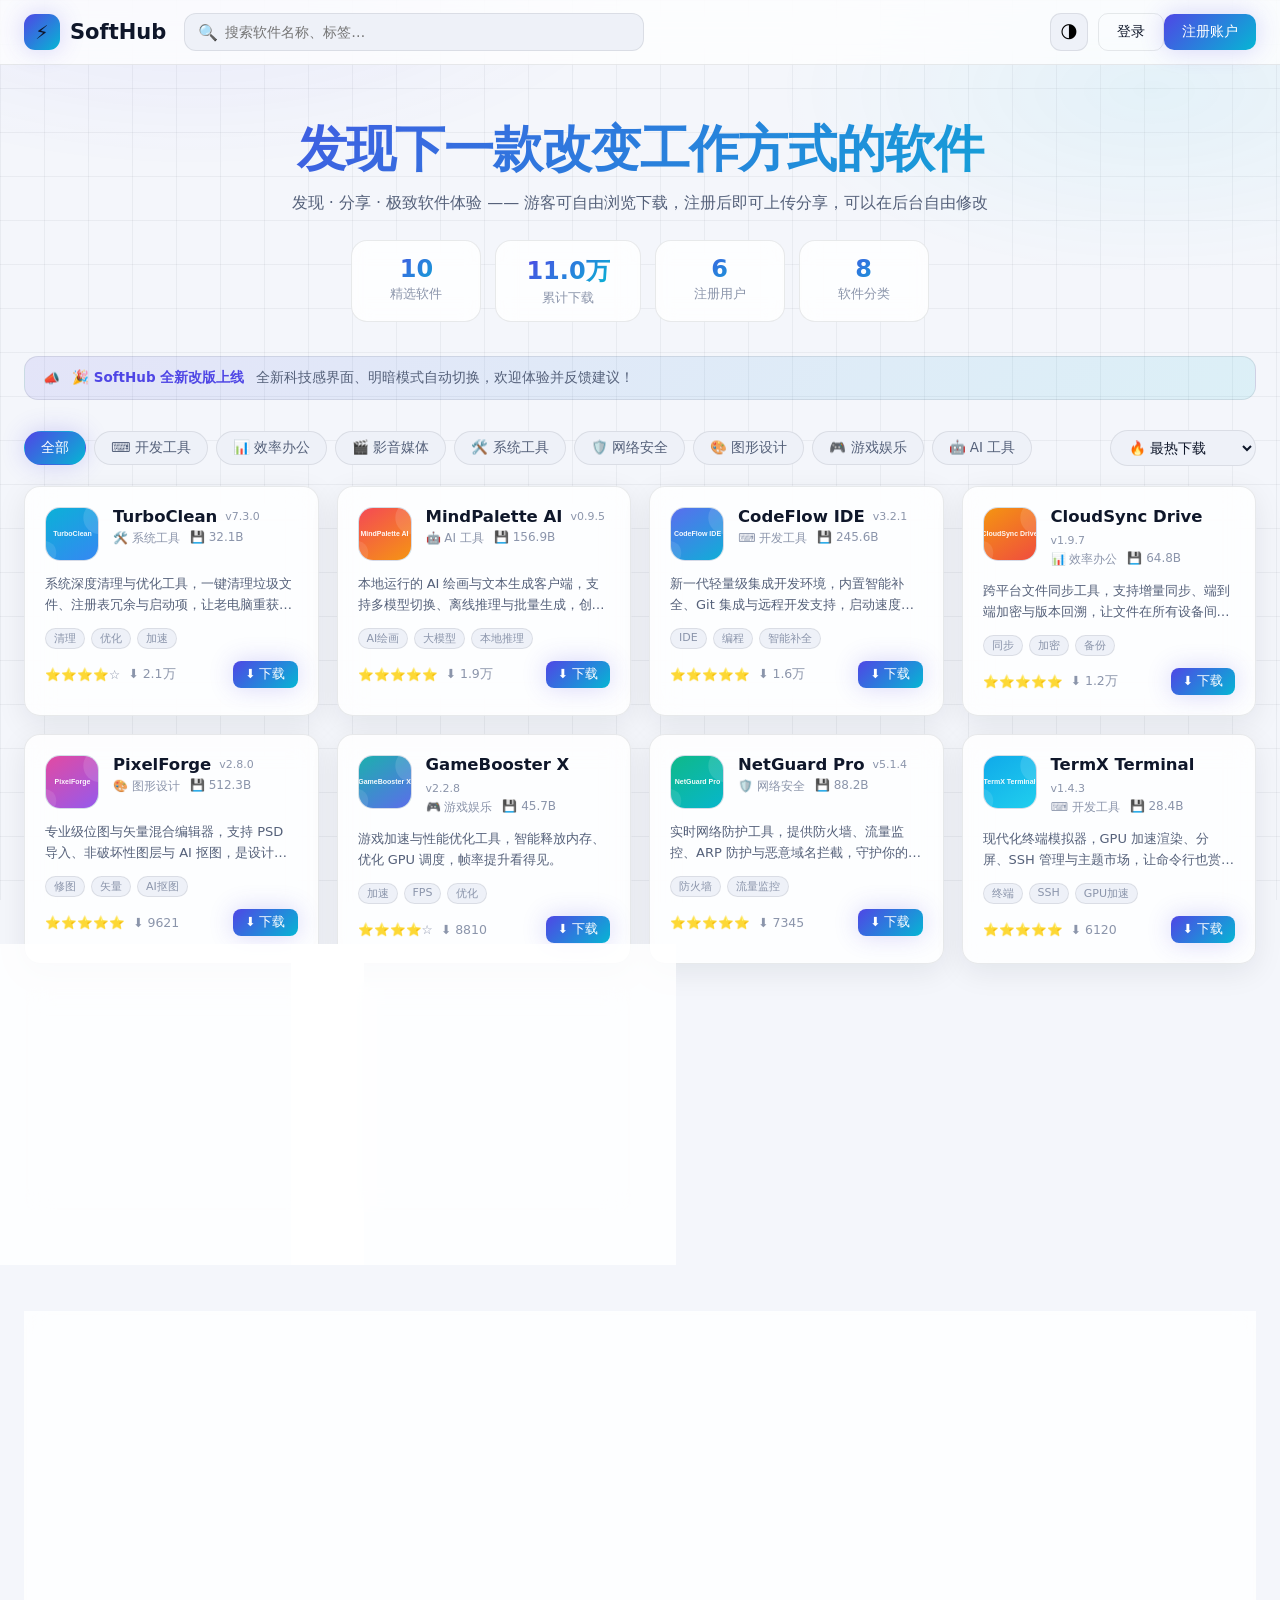
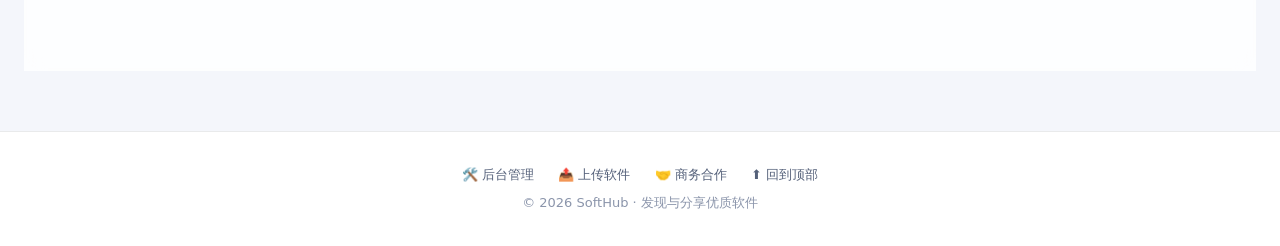
==== index.html @ 7eb8544d "deploy: software-hub 真实后端 (Cloudflare KV + Functions)" ====
<!DOCTYPE html>
<html lang="zh-CN">
<head>
<meta charset="UTF-8">
<meta name="viewport" content="width=device-width, initial-scale=1.0">
<meta http-equiv="Cache-Control" content="no-cache, no-store, must-revalidate">
<title>SoftHub · 软件分享平台</title>
<link rel="stylesheet" href="css/main.css?v=new20260731">
<style>
/* ================= 前台专属样式 ================= */
.header { position: sticky; top: 0; z-index: 100; background: var(--header-bg); backdrop-filter: blur(16px); border-bottom: 1px solid var(--border); }
.header-inner { max-width: 1280px; margin: 0 auto; padding: 0 24px; height: 64px; display: flex; align-items: center; gap: 18px; }
.logo { display: flex; align-items: center; gap: 10px; font-size: 21px; font-weight: 800; flex: none; }
.logo .logo-icon { width: 36px; height: 36px; border-radius: 11px; background: var(--grad); display: flex; align-items: center; justify-content: center; font-size: 19px; box-shadow: var(--glow); }
.search-box { flex: 1; max-width: 460px; position: relative; }
.search-box input { padding-left: 40px; border-radius: 12px; }
.search-box .s-icon { position: absolute; left: 14px; top: 50%; transform: translateY(-50%); color: var(--text3); }
.header-actions { margin-left: auto; display: flex; align-items: center; gap: 10px; }
.user-chip { display: flex; align-items: center; gap: 9px; padding: 5px 12px 5px 6px; background: var(--bg3); border: 1px solid var(--border); border-radius: 12px; cursor: pointer; position: relative; transition: border .2s; }
.user-chip:hover { border-color: var(--primary); }
.user-chip .name { font-size: 13.5px; font-weight: 600; }
.user-menu { position: absolute; right: 0; top: calc(100% + 8px); width: 190px; background: var(--card-solid); border: 1px solid var(--border); border-radius: 14px; box-shadow: var(--shadow-lg); padding: 8px; display: none; z-index: 10; }
.user-menu.open { display: block; animation: slideUp .2s; }
.user-menu button { width: 100%; text-align: left; background: none; border: none; padding: 10px 12px; border-radius: 9px; color: var(--text); font-size: 13.5px; display: flex; gap: 9px; align-items: center; }
.user-menu button:hover { background: var(--grad-soft); color: var(--primary); }
.hero { max-width: 1280px; margin: 0 auto; padding: 54px 24px 8px; text-align: center; }
.hero h1 { font-size: clamp(30px, 4.6vw, 50px); font-weight: 900; letter-spacing: -0.02em; line-height: 1.2; }
.hero p.sub { color: var(--text2); margin: 14px 0 26px; font-size: 16px; }
.hero-stats { display: flex; justify-content: center; gap: 14px; flex-wrap: wrap; }
.hstat { padding: 14px 30px; border-radius: 16px; background: var(--card); border: 1px solid var(--border); backdrop-filter: blur(10px); min-width: 130px; }
.hstat b { font-size: 24px; display: block; }
.hstat span { font-size: 12.5px; color: var(--text3); }
.announce { max-width: 1280px; margin: 26px auto 0; padding: 0 24px; }
.announce-inner { display: flex; align-items: center; gap: 12px; padding: 12px 18px; background: var(--grad-soft); border: 1px solid var(--border); border-radius: 14px; font-size: 13.5px; color: var(--text2); }
.announce-inner b { color: var(--primary); }
.toolbar { max-width: 1280px; margin: 30px auto 20px; padding: 0 24px; display: flex; align-items: center; gap: 12px; flex-wrap: wrap; }
.chips { display: flex; gap: 8px; flex-wrap: wrap; }
.chip { padding: 7px 16px; border-radius: 999px; font-size: 13.5px; background: var(--bg3); border: 1px solid var(--border); color: var(--text2); transition: all .2s; }
.chip:hover { border-color: var(--primary); color: var(--primary); }
.chip.on { background: var(--grad); color: #fff; border-color: transparent; box-shadow: var(--glow); }
.toolbar select { width: auto; padding: 8px 32px 8px 14px; border-radius: 999px; font-size: 13.5px; }
.grid { max-width: 1280px; margin: 0 auto 60px; padding: 0 24px; display: grid; grid-template-columns: repeat(auto-fill, minmax(290px, 1fr)); gap: 18px; }
.soft-card { padding: 20px; cursor: pointer; position: relative; overflow: hidden; }
.soft-card:hover { transform: translateY(-5px); box-shadow: var(--shadow-lg); border-color: var(--primary); }
.soft-card::after { content: ''; position: absolute; top: 0; left: 0; right: 0; height: 3px; background: var(--grad); opacity: 0; transition: opacity .25s; }
.soft-card:hover::after { opacity: 1; }
.sc-head { display: flex; gap: 14px; align-items: flex-start; }
.sc-icon { width: 54px; height: 54px; border-radius: 15px; flex: none; background: var(--grad-soft); border: 1px solid var(--border); display: flex; align-items: center; justify-content: center; font-size: 28px; }
.sc-title { font-size: 16.5px; font-weight: 700; display: flex; align-items: center; gap: 8px; flex-wrap: wrap; }
.sc-ver { font-size: 11px; color: var(--text3); font-weight: 400; }
.sc-meta { font-size: 12px; color: var(--text3); margin-top: 4px; display: flex; gap: 10px; flex-wrap: wrap; }
.sc-desc { font-size: 13px; color: var(--text2); line-height: 1.65; margin: 12px 0; display: -webkit-box; -webkit-line-clamp: 2; -webkit-box-orient: vertical; overflow: hidden; min-height: 42px; }
.sc-foot { display: flex; align-items: center; justify-content: space-between; }
.sc-dl { font-size: 12.5px; color: var(--text3); display: flex; align-items: center; gap: 4px; }
.sc-tags { display: flex; gap: 6px; margin-bottom: 12px; flex-wrap: wrap; }
.tag { font-size: 11px; padding: 2px 8px; border-radius: 999px; background: var(--bg3); color: var(--text3); }
.empty { grid-column: 1/-1; text-align: center; padding: 60px 20px; color: var(--text3); }
.empty .icon { font-size: 48px; margin-bottom: 10px; }
.footer { border-top: 1px solid var(--border); padding: 34px 24px; text-align: center; color: var(--text3); font-size: 13px; background: var(--bg2); }
.footer a { margin: 0 10px; color: var(--text2); }
.footer a:hover { color: var(--primary); }
.biz { max-width: 1280px; margin: 8px auto 60px; padding: 40px 24px 0; }
.biz-inner { background: var(--card); border: 1px solid var(--border); border-radius: 22px; padding: 38px 28px; backdrop-filter: blur(10px); }
.biz-head { text-align: center; margin-bottom: 6px; }
.biz-head h2 { font-size: clamp(22px, 3vw, 30px); font-weight: 800; }
@media (max-width:720px){ .header-inner{flex-wrap:wrap;height:auto;padding:10px 14px;gap:10px 12px;} .search-box{order:3;flex-basis:100%;max-width:100%;} .hero{padding:30px 16px 4px;} .grid{grid-template-columns:1fr;padding:0 14px;} .toolbar{padding:0 14px;} .biz{padding:20px 14px 0;} .biz-inner{padding:24px 16px;} }
</style>
</head>
<body>

<!-- 顶栏 -->
<header class="header">
  <div class="header-inner">
    <div class="logo"><span class="logo-icon">⚡</span><span id="siteName">SoftHub</span></div>
    <div class="search-box">
      <span class="s-icon">🔍</span>
      <input id="searchInput" name="q" autocomplete="off" autocorrect="off" spellcheck="false" readonly placeholder="搜索软件名称、标签…">
    </div>
    <div class="header-actions">
      <button class="theme-btn" onclick="Theme.cycle()">🌗</button>
      <div id="authArea"></div>
    </div>
  </div>
</header>

<!-- Hero -->
<section class="hero">
  <h1 id="heroTitle" class="grad-text">发现下一款改变工作方式的软件</h1>
  <p class="sub" id="siteSlogan">发现 · 分享 · 极致软件体验 —— 游客可自由浏览下载，注册后即可上传分享</p>
  <div class="hero-stats" id="heroStats"></div>
</section>

<div class="announce" id="announceBar"></div>

<!-- 筛选 -->
<div class="toolbar">
  <div class="chips" id="catChips"></div>
  <select id="sortSel" style="margin-left:auto">
    <option value="hot">🔥 最热下载</option>
    <option value="new">🕐 最新发布</option>
    <option value="rate">⭐ 评分最高</option>
  </select>
</div>

<!-- 软件网格（App.renderGrid 渲染，本地基线同步出图） -->
<main class="grid" id="softGrid"></main>
<style></style>

<!-- 商务合作 -->
<section class="biz" id="bizSection"></section>

<footer class="footer">
  <div style="margin-bottom:10px">
    <a href="admin.html">🛠️ 后台管理</a>
    <a href="javascript:void(0)" onclick="App.openUpload()">📤 上传软件</a>
    <a href="javascript:void(0)" onclick="App.scrollToBiz()">🤝 商务合作</a>
    <a href="javascript:void(0)" onclick="window.scrollTo({top:0,behavior:'smooth'})">⬆️ 回到顶部</a>
  </div>
  © 2026 SoftHub · 发现与分享优质软件
</footer>

<!-- 登录模态 -->
<div class="modal-mask" id="authModal" onclick="if(event.target===this)App.close('authModal')">
  <div class="modal">
    <div class="modal-head"><h3 id="authTitle">👋 欢迎回来</h3><button class="modal-close" onclick="App.close('authModal')">✕</button></div>
    <p class="hint" id="authHint">登录后即可上传软件、发表评论</p>
    <div id="loginForm">
      <label>用户名</label><input id="loginUser" placeholder="请输入用户名">
      <label>密码</label><input id="loginPass" type="password" placeholder="请输入密码">
      <button class="btn btn-primary" style="width:100%;margin-top:20px" onclick="App.doLogin()">登 录</button>
      <p class="hint" style="text-align:center;margin-top:14px">还没有账户？<a href="javascript:void(0)" onclick="App.switchAuth('reg')">立即注册</a></p>
    </div>
    <div id="regForm" style="display:none">
      <label>用户名 *</label><input id="regUser" placeholder="2-16 位字母、数字、下划线或中文">
      <label>邮箱 *</label><input id="regEmail" type="email" placeholder="you@example.com">
      <label>密码 *</label><input id="regPass" type="password" placeholder="至少 6 位">
      <label>确认密码 *</label><input id="regPass2" type="password" placeholder="再次输入密码">
      <button class="btn btn-primary" style="width:100%;margin-top:20px" onclick="App.doRegister()">注 册</button>
      <p class="hint" style="text-align:center;margin-top:14px">已有账户？<a href="javascript:void(0)" onclick="App.switchAuth('login')">去登录</a></p>
    </div>
  </div>
</div>

<!-- 上传模态 -->
<div class="modal-mask" id="uploadModal" onclick="if(event.target===this)App.close('uploadModal')">
  <div class="modal modal-lg" id="uploadBody"></div>
</div>

<!-- 详情模态 -->
<div class="modal-mask" id="detailModal" onclick="if(event.target===this)App.close('detailModal')">
  <div class="modal modal-lg" id="detailBody"></div>
</div>

<!-- 个人中心模态 -->
<div class="modal-mask" id="mineModal" onclick="if(event.target===this)App.close('mineModal')">
  <div class="modal modal-lg" id="mineBody"></div>
</div>

<script src="js/db.js?v=p20260801e"></script>
<script src="js/app-new.js?v=p20260801e"></script>
</body>
</html>
---- css/main.css ----
/* ================= SoftHub 主题 ================= */
* { margin: 0; padding: 0; box-sizing: border-box; }

:root, [data-theme="light"] {
  --bg: #f4f6fb;
  --bg2: #ffffff;
  --bg3: #eef1f8;
  --card: rgba(255, 255, 255, 0.82);
  --card-solid: #ffffff;
  --border: rgba(15, 23, 42, 0.09);
  --text: #0f172a;
  --text2: #55617a;
  --text3: #8b95ab;
  --primary: #4f46e5;
  --primary2: #06b6d4;
  --grad: linear-gradient(135deg, #4f46e5, #06b6d4);
  --grad-soft: linear-gradient(135deg, rgba(79,70,229,.10), rgba(6,182,212,.10));
  --ok: #10b981;
  --warn: #f59e0b;
  --err: #ef4444;
  --shadow: 0 8px 30px rgba(15, 23, 42, 0.08);
  --shadow-lg: 0 20px 60px rgba(15, 23, 42, 0.14);
  --glow: 0 0 24px rgba(79, 70, 229, 0.22);
  --header-bg: rgba(255, 255, 255, 0.75);
}
[data-theme="dark"] {
  --bg: #0a0e1a;
  --bg2: #101527;
  --bg3: #171d33;
  --card: rgba(20, 26, 48, 0.72);
  --card-solid: #131a30;
  --border: rgba(148, 163, 216, 0.14);
  --text: #e7ecf7;
  --text2: #9aa6c4;
  --text3: #64708f;
  --primary: #818cf8;
  --primary2: #22d3ee;
  --grad: linear-gradient(135deg, #6366f1, #06b6d4);
  --grad-soft: linear-gradient(135deg, rgba(99,102,241,.16), rgba(6,182,212,.14));
  --ok: #34d399;
  --warn: #fbbf24;
  --err: #f87171;
  --shadow: 0 8px 30px rgba(0, 0, 0, 0.35);
  --shadow-lg: 0 20px 60px rgba(0, 0, 0, 0.5);
  --glow: 0 0 28px rgba(99, 102, 241, 0.35);
  --header-bg: rgba(10, 14, 26, 0.72);
}

html { scroll-behavior: smooth; }
body {
  font-family: "Segoe UI", "PingFang SC", "Microsoft YaHei", system-ui, sans-serif;
  background: var(--bg);
  color: var(--text);
  min-height: 100vh;
  transition: background .3s, color .3s;
}
/* 科技感背景网格 + 光晕 */
body::before {
  content: '';
  position: fixed; inset: 0; z-index: -1;
  background-image:
    radial-gradient(ellipse 60% 40% at 15% -5%, rgba(79,70,229,.14), transparent 60%),
    radial-gradient(ellipse 50% 35% at 90% 10%, rgba(6,182,212,.12), transparent 60%),
    linear-gradient(var(--border) 1px, transparent 1px),
    linear-gradient(90deg, var(--border) 1px, transparent 1px);
  background-size: 100% 100%, 100% 100%, 44px 44px, 44px 44px;
  opacity: .55;
  pointer-events: none;
}

a { color: var(--primary); text-decoration: none; }
button { font-family: inherit; cursor: pointer; }
input, select, textarea {
  font-family: inherit; font-size: 14px;
  background: var(--bg3); color: var(--text);
  border: 1px solid var(--border); border-radius: 10px;
  padding: 10px 14px; outline: none; width: 100%;
  transition: border .2s, box-shadow .2s;
}
input:focus, select:focus, textarea:focus {
  border-color: var(--primary);
  box-shadow: 0 0 0 3px rgba(99, 102, 241, 0.18);
}
label { font-size: 13px; color: var(--text2); display: block; margin: 12px 0 6px; }

::-webkit-scrollbar { width: 9px; height: 9px; }
::-webkit-scrollbar-thumb { background: var(--text3); border-radius: 8px; opacity: .4; }
::-webkit-scrollbar-track { background: transparent; }

/* ---------- 按钮 ---------- */
.btn {
  display: inline-flex; align-items: center; justify-content: center; gap: 6px;
  padding: 9px 18px; border-radius: 10px; border: 1px solid var(--border);
  background: var(--bg3); color: var(--text); font-size: 14px; font-weight: 500;
  transition: all .2s; white-space: nowrap;
}
.btn:hover { border-color: var(--primary); color: var(--primary); transform: translateY(-1px); }
.btn-primary { background: var(--grad); color: #fff; border: none; box-shadow: var(--glow); }
.btn-primary:hover { color: #fff; filter: brightness(1.1); transform: translateY(-2px); }
.btn-ghost { background: transparent; }
.btn-danger { color: var(--err); border-color: var(--err); background: transparent; }
.btn-danger:hover { background: var(--err); color: #fff; border-color: var(--err); }
.btn-ok { color: var(--ok); border-color: var(--ok); background: transparent; }
.btn-ok:hover { background: var(--ok); color: #fff; border-color: var(--ok); }
.btn-sm { padding: 5px 12px; font-size: 12.5px; border-radius: 8px; }
.btn:disabled { opacity: .5; cursor: not-allowed; transform: none; }

/* ---------- 徽章 ---------- */
.badge {
  display: inline-flex; align-items: center; gap: 4px;
  font-size: 11.5px; padding: 3px 10px; border-radius: 999px; font-weight: 600;
}
.badge-ok    { background: rgba(16,185,129,.13); color: var(--ok); }
.badge-warn  { background: rgba(245,158,11,.14); color: var(--warn); }
.badge-err   { background: rgba(239,68,68,.13); color: var(--err); }
.badge-info  { background: rgba(99,102,241,.13); color: var(--primary); }
.badge-gray  { background: var(--bg3); color: var(--text3); }
.tag {
  font-size: 11px; padding: 2px 9px; border-radius: 6px;
  background: var(--grad-soft); color: var(--primary); border: 1px solid var(--border);
}

/* ---------- 卡片 ---------- */
.card {
  background: var(--card); border: 1px solid var(--border);
  border-radius: 16px; backdrop-filter: blur(14px);
  box-shadow: var(--shadow); transition: transform .25s, box-shadow .25s, border-color .25s;
}

/* ---------- Toast ---------- */
#toastBox { position: fixed; top: 76px; right: 20px; z-index: 9999; display: flex; flex-direction: column; gap: 10px; }
.toast {
  display: flex; align-items: center; gap: 10px;
  background: var(--card-solid); color: var(--text);
  border: 1px solid var(--border); border-left: 4px solid var(--primary);
  border-radius: 12px; padding: 12px 18px; font-size: 14px;
  box-shadow: var(--shadow-lg); transform: translateX(120%); transition: transform .3s;
  max-width: 340px;
}
.toast.show { transform: translateX(0); }
.toast span { font-weight: 800; }
.toast-ok  { border-left-color: var(--ok); }  .toast-ok span  { color: var(--ok); }
.toast-err { border-left-color: var(--err); } .toast-err span { color: var(--err); }
.toast-info span { color: var(--primary); }

/* ---------- 模态框 ---------- */
.modal-mask {
  position: fixed; inset: 0; z-index: 1000;
  background: rgba(4, 8, 20, 0.55); backdrop-filter: blur(6px);
  display: none; align-items: flex-start; justify-content: center;
  overflow-y: auto; padding: 6vh 16px 40px;
}
.modal-mask.open { display: flex; animation: fadeIn .2s; }
.modal {
  background: var(--card-solid); border: 1px solid var(--border);
  border-radius: 20px; box-shadow: var(--shadow-lg);
  width: 100%; max-width: 480px; padding: 28px;
  animation: slideUp .28s cubic-bezier(.2,.9,.3,1.2);
}
.modal.modal-lg { max-width: 780px; }
.modal-head { display: flex; align-items: center; justify-content: space-between; margin-bottom: 6px; }
.modal-head h3 { font-size: 19px; display: flex; align-items: center; gap: 8px; }
.modal-close {
  background: var(--bg3); border: none; color: var(--text2);
  width: 32px; height: 32px; border-radius: 10px; font-size: 15px;
}
.modal-close:hover { color: var(--err); }
@keyframes fadeIn { from { opacity: 0; } }
@keyframes slideUp { from { opacity: 0; transform: translateY(26px) scale(.97); } }
.modal-confirm-body { font-size: 14.5px; line-height: 1.65; color: var(--text); padding: 4px 2px 2px; word-break: break-word; }
.modal-confirm-actions { display: flex; gap: 10px; justify-content: flex-end; margin-top: 20px; }
.modal-confirm-actions .btn { flex: 1; max-width: 160px; }

/* ---------- 硬件/系统信息 ---------- */
.sys-rows { display: flex; flex-direction: column; }
.sys-row { display: flex; justify-content: space-between; gap: 16px; padding: 10px 14px; border-bottom: 1px solid var(--border); font-size: 13.5px; }
.sys-row:last-child { border-bottom: none; }
.sys-row span { color: var(--text3); flex: none; }
.sys-row b { color: var(--text); font-weight: 600; text-align: right; word-break: break-all; }

/* ---------- 表格 ---------- */
.table-wrap { overflow-x: auto; border-radius: 14px; border: 1px solid var(--border); }
table { width: 100%; border-collapse: collapse; font-size: 13.5px; background: var(--card-solid); }
th, td { text-align: left; padding: 11px 14px; border-bottom: 1px solid var(--border); white-space: nowrap; }
th { color: var(--text3); font-size: 12px; font-weight: 600; letter-spacing: .05em; background: var(--bg3); position: sticky; top: 0; }
tbody tr { transition: background .15s; }
tbody tr:hover { background: var(--grad-soft); }
tbody tr:last-child td { border-bottom: none; }

/* ---------- 头像 ---------- */
.avatar {
  width: 34px; height: 34px; border-radius: 10px; flex: none;
  display: inline-flex; align-items: center; justify-content: center;
  color: #fff; font-weight: 700; font-size: 15px;
}

/* ---------- 星级 ---------- */
.star { color: var(--text3); opacity: .4; font-size: 14px; }
.star.on { color: #f59e0b; opacity: 1; }

/* ---------- 空状态 ---------- */
.empty { text-align: center; padding: 60px 20px; color: var(--text3); }
.empty .icon { font-size: 44px; margin-bottom: 12px; }

/* ---------- 主题按钮 ---------- */
.theme-btn {
  width: 38px; height: 38px; border-radius: 11px; font-size: 17px;
  background: var(--bg3); border: 1px solid var(--border); transition: all .2s;
}
.theme-btn:hover { border-color: var(--primary); box-shadow: var(--glow); transform: rotate(20deg); }

/* ---------- 表单排版 ---------- */
.form-row { display: grid; grid-template-columns: 1fr 1fr; gap: 0 16px; }
.hint { font-size: 12px; color: var(--text3); margin-top: 6px; }
.divider { height: 1px; background: var(--border); margin: 18px 0; }

/* ---------- 软件封面图 ---------- */
.sc-thumb {
  width: 40px; height: 40px; border-radius: 11px; object-fit: cover;
  border: 1px solid var(--border); flex: none; background: var(--grad-soft);
  vertical-align: middle; margin-right: 8px;
}
.sc-icon.thumb { padding: 0; overflow: hidden; }

/* ---------- 图片上传器 ---------- */
.img-uploader { margin-top: 4px; }
.img-add {
  display: flex; flex-direction: column; align-items: center; justify-content: center;
  gap: 6px; padding: 16px; border: 2px dashed var(--border); border-radius: 14px;
  color: var(--text3); cursor: pointer; transition: all .2s; font-size: 13px;
  min-height: 96px; background: var(--bg3);
}
.img-add:hover, .img-add.drag { border-color: var(--primary); color: var(--primary); background: var(--grad-soft); }
.img-grid { display: grid; grid-template-columns: repeat(auto-fill, minmax(110px, 1fr)); gap: 10px; margin-top: 12px; }
.img-item { position: relative; border-radius: 12px; overflow: hidden; border: 1px solid var(--border); aspect-ratio: 3/2; background: var(--bg3); }
.img-item img { width: 100%; height: 100%; object-fit: cover; display: block; }
.img-item.cover { border-color: var(--primary); box-shadow: var(--glow); }
.img-cover-badge {
  position: absolute; left: 6px; top: 6px; background: var(--grad); color: #fff;
  font-size: 10px; padding: 2px 7px; border-radius: 999px; font-weight: 700;
}
.img-item .img-actions { position: absolute; right: 6px; bottom: 6px; display: flex; gap: 5px; }
.img-item .img-actions button {
  width: 26px; height: 26px; border-radius: 8px; border: none; font-size: 13px;
  display: flex; align-items: center; justify-content: center;
}
.img-set-cover { background: rgba(255, 255, 255, .92); color: var(--primary); }
.img-remove { background: rgba(239, 68, 68, .92); color: #fff; }
.img-item.cover .img-set-cover { background: var(--primary); color: #fff; }

/* ---------- 详情画廊 ---------- */
.gallery-main { width: 100%; border-radius: 16px; overflow: hidden; border: 1px solid var(--border); aspect-ratio: 16/9; background: var(--bg3); }
.gallery-main img { width: 100%; height: 100%; object-fit: cover; display: block; }
.gallery-thumbs { display: flex; gap: 8px; margin-top: 10px; flex-wrap: wrap; }
.g-thumb { width: 84px; height: 54px; border-radius: 9px; overflow: hidden; border: 1px solid var(--border); cursor: pointer; opacity: .65; transition: all .2s; }
.g-thumb img { width: 100%; height: 100%; object-fit: cover; }
.g-thumb.on, .g-thumb:hover { opacity: 1; border-color: var(--primary); }

/* ---------- 渐变文字 ---------- */
.grad-text {
  background: var(--grad); -webkit-background-clip: text; background-clip: text;
  -webkit-text-fill-color: transparent; color: transparent;
}

@media (max-width: 640px) {
  .form-row { grid-template-columns: 1fr; }
  .modal { padding: 20px; }
}

/* 窄屏弹窗微调 */
@media (max-width: 900px) {
  .modal { max-width: 92vw; }
}
.modal-confirm-actions .btn { flex: 1; max-width: 160px; }
@media (max-width: 420px) {
  .modal-confirm-actions { flex-wrap: wrap; }
  .modal-confirm-actions .btn { max-width: none; }
  .toast { max-width: calc(100vw - 32px); }
}
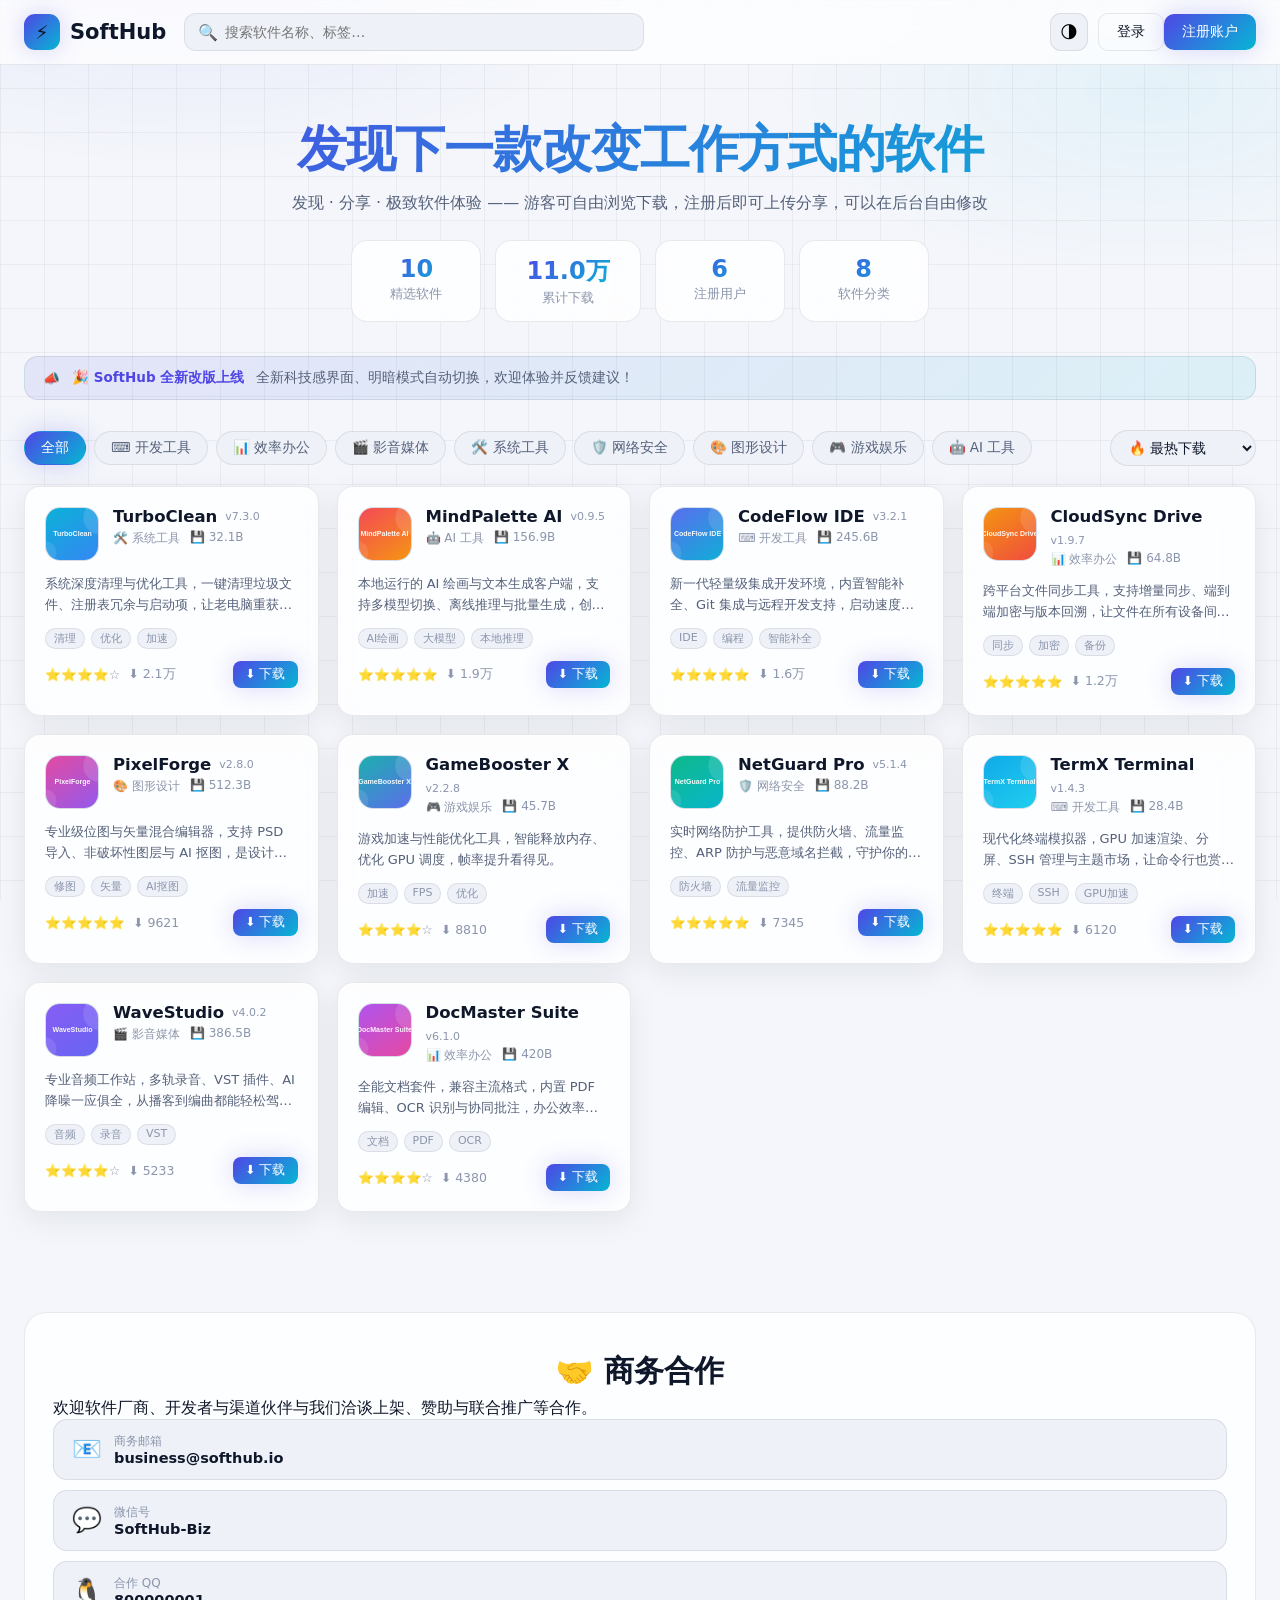
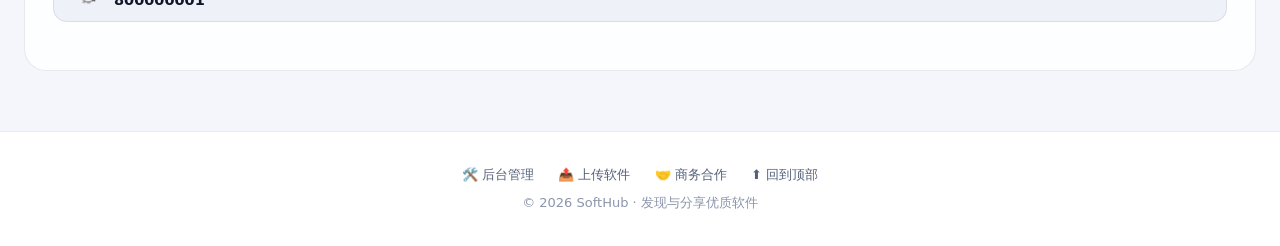
==== commit ea73664c: "deploy: software-hub 真实后端 (Cloudflare KV + Functions)" ====
--- a/index.html
+++ b/index.html
@@ -5,7 +5,7 @@
 <meta name="viewport" content="width=device-width, initial-scale=1.0">
 <meta http-equiv="Cache-Control" content="no-cache, no-store, must-revalidate">
 <title>SoftHub · 软件分享平台</title>
-<link rel="stylesheet" href="css/main.css?v=new20260731">
+<link rel="stylesheet" href="css/main.css?v=css20260803">
 <style>
 /* ================= 前台专属样式 ================= */
 .header { position: sticky; top: 0; z-index: 100; background: var(--header-bg); backdrop-filter: blur(16px); border-bottom: 1px solid var(--border); }
@@ -156,7 +156,7 @@
   <div class="modal modal-lg" id="mineBody"></div>
 </div>
 
-<script src="js/db.js?v=p20260801e"></script>
-<script src="js/app-new.js?v=p20260801e"></script>
+<script src="js/db.js?v=p20260801f"></script>
+<script src="js/app-new.js?v=p20260801f"></script>
 </body>
 </html>
--- a/css/main.css
+++ b/css/main.css
@@ -277,3 +277,70 @@
   .modal-confirm-actions .btn { max-width: none; }
   .toast { max-width: calc(100vw - 32px); }
 }
+
+/* =====================================================
+   动画（由后台「站点设置 - 动画管理」开关控制）
+   开关通过 body class 生效：a-cardIn / a-spinner / a-hover / a-modal
+   关闭对应开关 → 该动画 class 不挂，下面样式全部不触发
+   ===================================================== */
+@keyframes cardIn {
+  0%   { opacity: 0; transform: translateY(22px) scale(.95); }
+  60%  { transform: translateY(-8px) scale(1.01); }
+  100% { opacity: 1; transform: translateY(0) scale(1); }
+}
+@keyframes modalPop {
+  0%   { opacity: 0; transform: scale(.92) translateY(12px); }
+  100% { opacity: 1; transform: scale(1) translateY(0); }
+}
+@keyframes spin { to { transform: rotate(360deg); } }
+
+/* 卡片入场跳跃（带 stagger，animation-delay 由各卡片内联 style 提供） */
+.a-cardIn .soft-card { animation: cardIn .55s cubic-bezier(.22, 1, .36, 1) backwards; }
+
+/* 卡片悬停动效 */
+.a-hover .soft-card {
+  transition: transform .28s cubic-bezier(.22, 1, .36, 1), box-shadow .28s ease;
+}
+.a-hover .soft-card:hover {
+  transform: translateY(-8px);
+  box-shadow: 0 18px 44px rgba(0, 0, 0, .18);
+}
+
+/* 弹窗弹出 */
+.a-modal .modal.open { animation: modalPop .35s cubic-bezier(.22, 1, .36, 1) backwards; }
+
+/* 加载 / 等待 spinner */
+.spinner {
+  width: 42px; height: 42px;
+  border: 4px solid rgba(130, 130, 150, .25);
+  border-top-color: var(--primary, #6366f1);
+  border-radius: 50%;
+  animation: spin .8s linear infinite;
+}
+#loadingOverlay {
+  position: fixed; inset: 0; z-index: 9999;
+  display: flex; align-items: center; justify-content: center;
+  background: rgba(8, 10, 18, .5);
+  backdrop-filter: blur(2px);
+  opacity: 0; pointer-events: none;
+  transition: opacity .2s ease;
+}
+#loadingOverlay.show { opacity: 1; pointer-events: auto; }
+
+/* 详情页图片画廊（位于底部） */
+.detail-gallery {
+  display: grid; grid-template-columns: repeat(2, 1fr);
+  gap: 12px; margin-top: 18px;
+}
+.detail-gallery .dg-item {
+  border-radius: 16px; overflow: hidden; border: 1px solid var(--border);
+  background: rgba(127, 127, 147, .08);
+}
+.detail-gallery .dg-item img { width: 100%; display: block; object-fit: cover; }
+.detail-gallery .spinner { margin: 28px auto; }
+@media (max-width: 640px) { .detail-gallery { grid-template-columns: 1fr; } }
+
+/* 详情正文更宽松 */
+.detail-body { font-size: 15px; line-height: 1.9; color: var(--text2); margin-top: 14px; }
+.detail-tags { margin-top: 16px; }
+
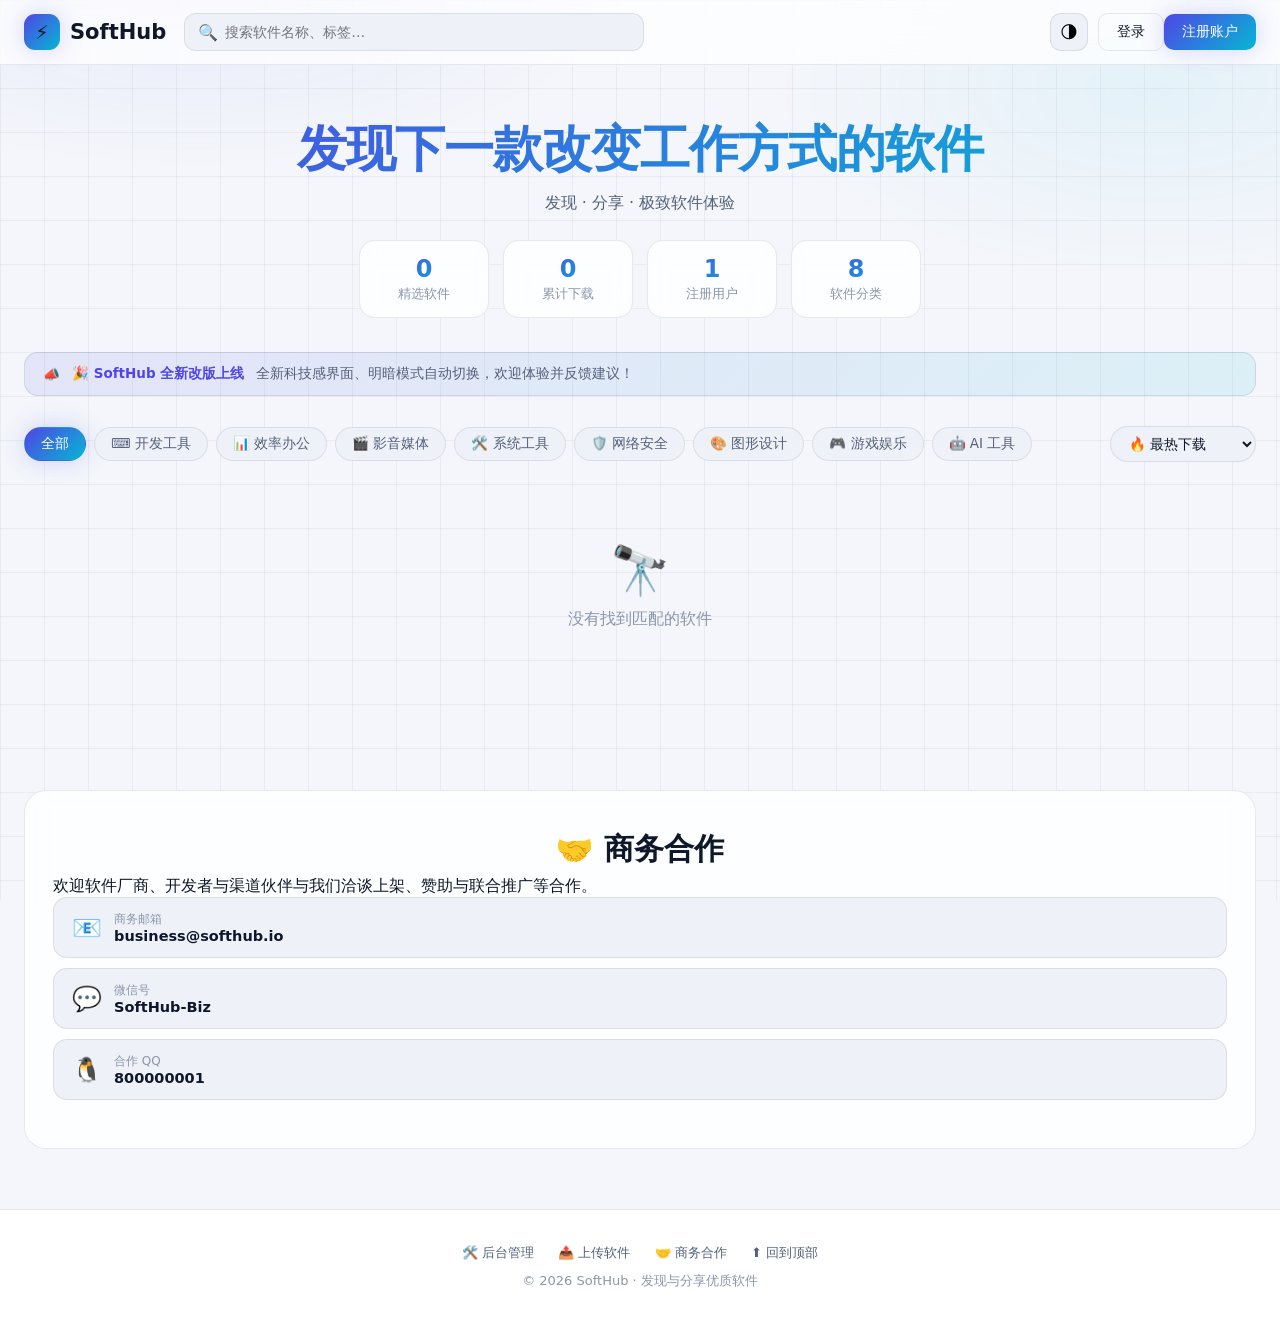
==== commit 743f8144: "deploy: software-hub 真实后端 (Cloudflare KV + Functions)" ====
--- a/index.html
+++ b/index.html
@@ -156,7 +156,7 @@
   <div class="modal modal-lg" id="mineBody"></div>
 </div>
 
-<script src="js/db.js?v=p20260801f"></script>
-<script src="js/app-new.js?v=p20260801f"></script>
+<script src="js/db.js?v=p20260801g"></script>
+<script src="js/app-new.js?v=p20260801g"></script>
 </body>
 </html>
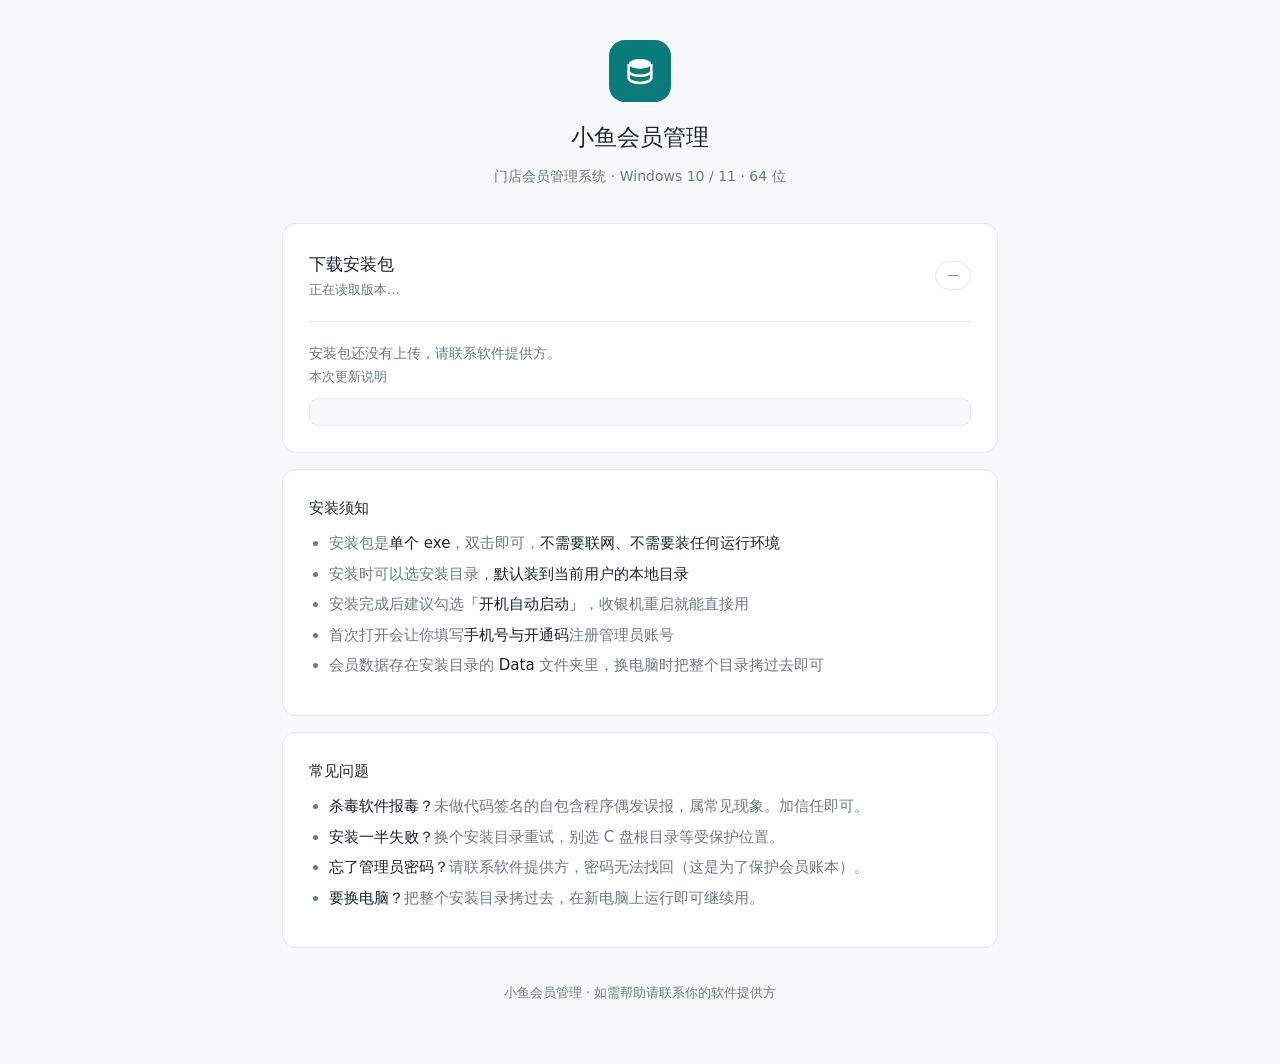
==== commit 8c0a7e1d: "小鱼会员管理云端服务上线" ====
--- a/index.html
+++ b/index.html
@@ -1,162 +1,149 @@
-<!DOCTYPE html>
-<html lang="zh-CN">
-<head>
-<meta charset="UTF-8">
-<meta name="viewport" content="width=device-width, initial-scale=1.0">
-<meta http-equiv="Cache-Control" content="no-cache, no-store, must-revalidate">
-<title>SoftHub · 软件分享平台</title>
-<link rel="stylesheet" href="css/main.css?v=css20260803">
-<style>
-/* ================= 前台专属样式 ================= */
-.header { position: sticky; top: 0; z-index: 100; background: var(--header-bg); backdrop-filter: blur(16px); border-bottom: 1px solid var(--border); }
-.header-inner { max-width: 1280px; margin: 0 auto; padding: 0 24px; height: 64px; display: flex; align-items: center; gap: 18px; }
-.logo { display: flex; align-items: center; gap: 10px; font-size: 21px; font-weight: 800; flex: none; }
-.logo .logo-icon { width: 36px; height: 36px; border-radius: 11px; background: var(--grad); display: flex; align-items: center; justify-content: center; font-size: 19px; box-shadow: var(--glow); }
-.search-box { flex: 1; max-width: 460px; position: relative; }
-.search-box input { padding-left: 40px; border-radius: 12px; }
-.search-box .s-icon { position: absolute; left: 14px; top: 50%; transform: translateY(-50%); color: var(--text3); }
-.header-actions { margin-left: auto; display: flex; align-items: center; gap: 10px; }
-.user-chip { display: flex; align-items: center; gap: 9px; padding: 5px 12px 5px 6px; background: var(--bg3); border: 1px solid var(--border); border-radius: 12px; cursor: pointer; position: relative; transition: border .2s; }
-.user-chip:hover { border-color: var(--primary); }
-.user-chip .name { font-size: 13.5px; font-weight: 600; }
-.user-menu { position: absolute; right: 0; top: calc(100% + 8px); width: 190px; background: var(--card-solid); border: 1px solid var(--border); border-radius: 14px; box-shadow: var(--shadow-lg); padding: 8px; display: none; z-index: 10; }
-.user-menu.open { display: block; animation: slideUp .2s; }
-.user-menu button { width: 100%; text-align: left; background: none; border: none; padding: 10px 12px; border-radius: 9px; color: var(--text); font-size: 13.5px; display: flex; gap: 9px; align-items: center; }
-.user-menu button:hover { background: var(--grad-soft); color: var(--primary); }
-.hero { max-width: 1280px; margin: 0 auto; padding: 54px 24px 8px; text-align: center; }
-.hero h1 { font-size: clamp(30px, 4.6vw, 50px); font-weight: 900; letter-spacing: -0.02em; line-height: 1.2; }
-.hero p.sub { color: var(--text2); margin: 14px 0 26px; font-size: 16px; }
-.hero-stats { display: flex; justify-content: center; gap: 14px; flex-wrap: wrap; }
-.hstat { padding: 14px 30px; border-radius: 16px; background: var(--card); border: 1px solid var(--border); backdrop-filter: blur(10px); min-width: 130px; }
-.hstat b { font-size: 24px; display: block; }
-.hstat span { font-size: 12.5px; color: var(--text3); }
-.announce { max-width: 1280px; margin: 26px auto 0; padding: 0 24px; }
-.announce-inner { display: flex; align-items: center; gap: 12px; padding: 12px 18px; background: var(--grad-soft); border: 1px solid var(--border); border-radius: 14px; font-size: 13.5px; color: var(--text2); }
-.announce-inner b { color: var(--primary); }
-.toolbar { max-width: 1280px; margin: 30px auto 20px; padding: 0 24px; display: flex; align-items: center; gap: 12px; flex-wrap: wrap; }
-.chips { display: flex; gap: 8px; flex-wrap: wrap; }
-.chip { padding: 7px 16px; border-radius: 999px; font-size: 13.5px; background: var(--bg3); border: 1px solid var(--border); color: var(--text2); transition: all .2s; }
-.chip:hover { border-color: var(--primary); color: var(--primary); }
-.chip.on { background: var(--grad); color: #fff; border-color: transparent; box-shadow: var(--glow); }
-.toolbar select { width: auto; padding: 8px 32px 8px 14px; border-radius: 999px; font-size: 13.5px; }
-.grid { max-width: 1280px; margin: 0 auto 60px; padding: 0 24px; display: grid; grid-template-columns: repeat(auto-fill, minmax(290px, 1fr)); gap: 18px; }
-.soft-card { padding: 20px; cursor: pointer; position: relative; overflow: hidden; }
-.soft-card:hover { transform: translateY(-5px); box-shadow: var(--shadow-lg); border-color: var(--primary); }
-.soft-card::after { content: ''; position: absolute; top: 0; left: 0; right: 0; height: 3px; background: var(--grad); opacity: 0; transition: opacity .25s; }
-.soft-card:hover::after { opacity: 1; }
-.sc-head { display: flex; gap: 14px; align-items: flex-start; }
-.sc-icon { width: 54px; height: 54px; border-radius: 15px; flex: none; background: var(--grad-soft); border: 1px solid var(--border); display: flex; align-items: center; justify-content: center; font-size: 28px; }
-.sc-title { font-size: 16.5px; font-weight: 700; display: flex; align-items: center; gap: 8px; flex-wrap: wrap; }
-.sc-ver { font-size: 11px; color: var(--text3); font-weight: 400; }
-.sc-meta { font-size: 12px; color: var(--text3); margin-top: 4px; display: flex; gap: 10px; flex-wrap: wrap; }
-.sc-desc { font-size: 13px; color: var(--text2); line-height: 1.65; margin: 12px 0; display: -webkit-box; -webkit-line-clamp: 2; -webkit-box-orient: vertical; overflow: hidden; min-height: 42px; }
-.sc-foot { display: flex; align-items: center; justify-content: space-between; }
-.sc-dl { font-size: 12.5px; color: var(--text3); display: flex; align-items: center; gap: 4px; }
-.sc-tags { display: flex; gap: 6px; margin-bottom: 12px; flex-wrap: wrap; }
-.tag { font-size: 11px; padding: 2px 8px; border-radius: 999px; background: var(--bg3); color: var(--text3); }
-.empty { grid-column: 1/-1; text-align: center; padding: 60px 20px; color: var(--text3); }
-.empty .icon { font-size: 48px; margin-bottom: 10px; }
-.footer { border-top: 1px solid var(--border); padding: 34px 24px; text-align: center; color: var(--text3); font-size: 13px; background: var(--bg2); }
-.footer a { margin: 0 10px; color: var(--text2); }
-.footer a:hover { color: var(--primary); }
-.biz { max-width: 1280px; margin: 8px auto 60px; padding: 40px 24px 0; }
-.biz-inner { background: var(--card); border: 1px solid var(--border); border-radius: 22px; padding: 38px 28px; backdrop-filter: blur(10px); }
-.biz-head { text-align: center; margin-bottom: 6px; }
-.biz-head h2 { font-size: clamp(22px, 3vw, 30px); font-weight: 800; }
-@media (max-width:720px){ .header-inner{flex-wrap:wrap;height:auto;padding:10px 14px;gap:10px 12px;} .search-box{order:3;flex-basis:100%;max-width:100%;} .hero{padding:30px 16px 4px;} .grid{grid-template-columns:1fr;padding:0 14px;} .toolbar{padding:0 14px;} .biz{padding:20px 14px 0;} .biz-inner{padding:24px 16px;} }
-</style>
-</head>
-<body>
-
-<!-- 顶栏 -->
-<header class="header">
-  <div class="header-inner">
-    <div class="logo"><span class="logo-icon">⚡</span><span id="siteName">SoftHub</span></div>
-    <div class="search-box">
-      <span class="s-icon">🔍</span>
-      <input id="searchInput" name="q" autocomplete="off" autocorrect="off" spellcheck="false" readonly placeholder="搜索软件名称、标签…">
-    </div>
-    <div class="header-actions">
-      <button class="theme-btn" onclick="Theme.cycle()">🌗</button>
-      <div id="authArea"></div>
-    </div>
-  </div>
-</header>
-
-<!-- Hero -->
-<section class="hero">
-  <h1 id="heroTitle" class="grad-text">发现下一款改变工作方式的软件</h1>
-  <p class="sub" id="siteSlogan">发现 · 分享 · 极致软件体验 —— 游客可自由浏览下载，注册后即可上传分享</p>
-  <div class="hero-stats" id="heroStats"></div>
-</section>
-
-<div class="announce" id="announceBar"></div>
-
-<!-- 筛选 -->
-<div class="toolbar">
-  <div class="chips" id="catChips"></div>
-  <select id="sortSel" style="margin-left:auto">
-    <option value="hot">🔥 最热下载</option>
-    <option value="new">🕐 最新发布</option>
-    <option value="rate">⭐ 评分最高</option>
-  </select>
-</div>
-
-<!-- 软件网格（App.renderGrid 渲染，本地基线同步出图） -->
-<main class="grid" id="softGrid"></main>
-<style></style>
-
-<!-- 商务合作 -->
-<section class="biz" id="bizSection"></section>
-
-<footer class="footer">
-  <div style="margin-bottom:10px">
-    <a href="admin.html">🛠️ 后台管理</a>
-    <a href="javascript:void(0)" onclick="App.openUpload()">📤 上传软件</a>
-    <a href="javascript:void(0)" onclick="App.scrollToBiz()">🤝 商务合作</a>
-    <a href="javascript:void(0)" onclick="window.scrollTo({top:0,behavior:'smooth'})">⬆️ 回到顶部</a>
-  </div>
-  © 2026 SoftHub · 发现与分享优质软件
-</footer>
-
-<!-- 登录模态 -->
-<div class="modal-mask" id="authModal" onclick="if(event.target===this)App.close('authModal')">
-  <div class="modal">
-    <div class="modal-head"><h3 id="authTitle">👋 欢迎回来</h3><button class="modal-close" onclick="App.close('authModal')">✕</button></div>
-    <p class="hint" id="authHint">登录后即可上传软件、发表评论</p>
-    <div id="loginForm">
-      <label>用户名</label><input id="loginUser" placeholder="请输入用户名">
-      <label>密码</label><input id="loginPass" type="password" placeholder="请输入密码">
-      <button class="btn btn-primary" style="width:100%;margin-top:20px" onclick="App.doLogin()">登 录</button>
-      <p class="hint" style="text-align:center;margin-top:14px">还没有账户？<a href="javascript:void(0)" onclick="App.switchAuth('reg')">立即注册</a></p>
-    </div>
-    <div id="regForm" style="display:none">
-      <label>用户名 *</label><input id="regUser" placeholder="2-16 位字母、数字、下划线或中文">
-      <label>邮箱 *</label><input id="regEmail" type="email" placeholder="you@example.com">
-      <label>密码 *</label><input id="regPass" type="password" placeholder="至少 6 位">
-      <label>确认密码 *</label><input id="regPass2" type="password" placeholder="再次输入密码">
-      <button class="btn btn-primary" style="width:100%;margin-top:20px" onclick="App.doRegister()">注 册</button>
-      <p class="hint" style="text-align:center;margin-top:14px">已有账户？<a href="javascript:void(0)" onclick="App.switchAuth('login')">去登录</a></p>
-    </div>
-  </div>
-</div>
-
-<!-- 上传模态 -->
-<div class="modal-mask" id="uploadModal" onclick="if(event.target===this)App.close('uploadModal')">
-  <div class="modal modal-lg" id="uploadBody"></div>
-</div>
-
-<!-- 详情模态 -->
-<div class="modal-mask" id="detailModal" onclick="if(event.target===this)App.close('detailModal')">
-  <div class="modal modal-lg" id="detailBody"></div>
-</div>
-
-<!-- 个人中心模态 -->
-<div class="modal-mask" id="mineModal" onclick="if(event.target===this)App.close('mineModal')">
-  <div class="modal modal-lg" id="mineBody"></div>
-</div>
-
-<script src="js/db.js?v=p20260801g"></script>
-<script src="js/app-new.js?v=p20260801g"></script>
-</body>
-</html>
+<!DOCTYPE html>
+<html lang="zh-CN">
+<head>
+<meta charset="utf-8">
+<meta name="viewport" content="width=device-width,initial-scale=1">
+<title>小鱼会员管理 · 门店下载</title>
+<style>
+:root{
+  --bg:#f6f8fa;--card:#fff;--line:#e4e9ef;--text:#18232c;--sub:#6d7a87;
+  --accent:#0a7a7a;--accent2:#076666;--warn:#b06d00;
+}
+@media (prefers-color-scheme:dark){
+  :root{--bg:#14181c;--card:#1c2229;--line:#2c353e;--text:#e6ecf1;--sub:#8b98a5;
+        --accent:#22a5a5;--accent2:#1a8f8f;--warn:#e0a44a}
+}
+*{box-sizing:border-box}
+body{margin:0;background:var(--bg);color:var(--text);
+  font:15px/1.7 "Microsoft YaHei UI","PingFang SC",system-ui,sans-serif}
+.wrap{max-width:760px;margin:0 auto;padding:40px 22px 60px}
+header{text-align:center;margin-bottom:34px}
+.logo{width:62px;height:62px;border-radius:16px;background:var(--accent);
+  margin:0 auto 16px;display:flex;align-items:center;justify-content:center}
+h1{font-size:23px;margin:0 0 8px;font-weight:500}
+.sub{color:var(--sub);font-size:14px;margin:0}
+.card{background:var(--card);border:1px solid var(--line);border-radius:14px;
+  padding:26px;margin-bottom:16px}
+.row{display:flex;justify-content:space-between;align-items:center;gap:14px;flex-wrap:wrap}
+.tag{font-size:12px;color:var(--sub);border:1px solid var(--line);padding:3px 11px;border-radius:99px}
+.tag.new{color:var(--warn);border-color:currentColor}
+.btn{display:inline-block;background:var(--accent);color:#fff;text-decoration:none;
+  padding:12px 30px;border-radius:10px;font-size:15px;cursor:pointer;border:0;font-family:inherit}
+.btn:hover{background:var(--accent2)}
+.btn.big{padding:15px 42px;font-size:16px}
+.btn.ghost{background:none;color:var(--sub);border:1px solid var(--line)}
+ul{padding-left:20px;margin:10px 0}
+li{margin:5px 0;color:var(--sub)}
+li b{color:var(--text);font-weight:500}
+.notes{white-space:pre-wrap;color:var(--sub);font-size:14px;background:var(--bg);
+  border:1px solid var(--line);border-radius:9px;padding:13px;margin-top:10px}
+footer{text-align:center;color:var(--sub);font-size:13px;margin-top:34px}
+hr{border:0;border-top:1px solid var(--line);margin:20px 0}
+</style>
+</head>
+<body>
+<div class="wrap">
+  <header>
+    <div class="logo">
+      <svg width="34" height="34" viewBox="0 0 24 24" fill="none">
+        <ellipse cx="12" cy="7" rx="8" ry="3.4" fill="#fff"/>
+        <path d="M4 7v10c0 1.9 3.6 3.4 8 3.4s8-1.5 8-3.4V7" stroke="#fff" stroke-width="1.8" fill="none"/>
+        <path d="M4 12c0 1.9 3.6 3.4 8 3.4s8-1.5 8-3.4" stroke="#fff" stroke-width="1.8" fill="none"/>
+      </svg>
+    </div>
+    <h1>小鱼会员管理</h1>
+    <p class="sub">门店会员管理系统 · Windows 10 / 11 · 64 位</p>
+  </header>
+
+  <div class="card" id="dlCard">
+    <div class="row">
+      <div>
+        <div style="font-size:17px;font-weight:500">下载安装包</div>
+        <div class="sub" style="font-size:13px" id="verLine">正在读取版本…</div>
+      </div>
+      <span class="tag" id="verTag">—</span>
+    </div>
+
+    <hr>
+
+    <div id="dlArea">
+      <p class="sub" style="margin:0">安装包还没有上传，请联系软件提供方。</p>
+    </div>
+
+    <div id="notesWrap" class="hide">
+      <div style="font-size:13px;color:var(--sub);margin-bottom:4px">本次更新说明</div>
+      <div class="notes" id="notesText"></div>
+    </div>
+  </div>
+
+  <div class="card">
+    <div style="font-size:15px;font-weight:500;margin-bottom:6px">安装须知</div>
+    <ul>
+      <li>安装包是<b>单个 exe</b>，双击即可，<b>不需要联网、不需要装任何运行环境</b></li>
+      <li>安装时可以选安装目录，<b>默认装到当前用户的本地目录</b></li>
+      <li>安装完成后建议勾选<b>「开机自动启动」</b>，收银机重启就能直接用</li>
+      <li>首次打开会让你填写<b>手机号与开通码</b>注册管理员账号</li>
+      <li>会员数据存在安装目录的 <b>Data</b> 文件夹里，换电脑时把整个目录拷过去即可</li>
+    </ul>
+  </div>
+
+  <div class="card">
+    <div style="font-size:15px;font-weight:500;margin-bottom:6px">常见问题</div>
+    <ul>
+      <li><b>杀毒软件报毒？</b>未做代码签名的自包含程序偶发误报，属常见现象。加信任即可。</li>
+      <li><b>安装一半失败？</b>换个安装目录重试，别选 C 盘根目录等受保护位置。</li>
+      <li><b>忘了管理员密码？</b>请联系软件提供方，密码无法找回（这是为了保护会员账本）。</li>
+      <li><b>要换电脑？</b>把整个安装目录拷过去，在新电脑上运行即可继续用。</li>
+    </ul>
+  </div>
+
+  <footer>
+    小鱼会员管理 · 如需帮助请联系你的软件提供方
+  </footer>
+</div>
+
+<script>
+async function load() {
+  try {
+    const r = await fetch("/api/manifest");
+    const d = await r.json();
+
+    if (!d.version) {
+      $("verLine").textContent = "尚未发布版本";
+      $("verTag").textContent = "—";
+      return;
+    }
+
+    $("verLine").textContent = "版本 " + d.version;
+    $("verTag").textContent = d.mandatory ? "必须更新" : "可更新";
+    if (d.mandatory) $("verTag").className = "tag new";
+
+    const rel = new Date(d.releasedAt);
+    $("verLine").textContent += " · 发布于 " + (rel.getFullYear() + "-" +
+      String(rel.getMonth() + 1).padStart(2, "0") + "-" + String(rel.getDate()).padStart(2, "0"));
+
+    if (d.notes) {
+      $("notesWrap").classList.remove("hide");
+      $("notesText").textContent = d.notes;
+    }
+
+    const ins = d.installer;
+    const area = $("dlArea");
+    if (ins && ins.url) {
+      area.innerHTML =
+        `<a class="btn big" href="${ins.url}" download>下载安装包</a>
+         <div style="margin-top:12px;font-size:13px;color:var(--sub)">
+           ${ins.name} · ${(ins.size / 1048576).toFixed(0)} MB ·
+           校验 ${(ins.sha256 || "").slice(0, 12)}
+         </div>`;
+    } else {
+      area.innerHTML = `<p class="sub" style="margin:0">安装包正在上传中，请稍后再来，或联系软件提供方获取。</p>`;
+    }
+  } catch (e) {
+    $("verLine").textContent = "读取版本失败：" + e.message;
+  }
+}
+load();
+</script>
+</body>
+</html>
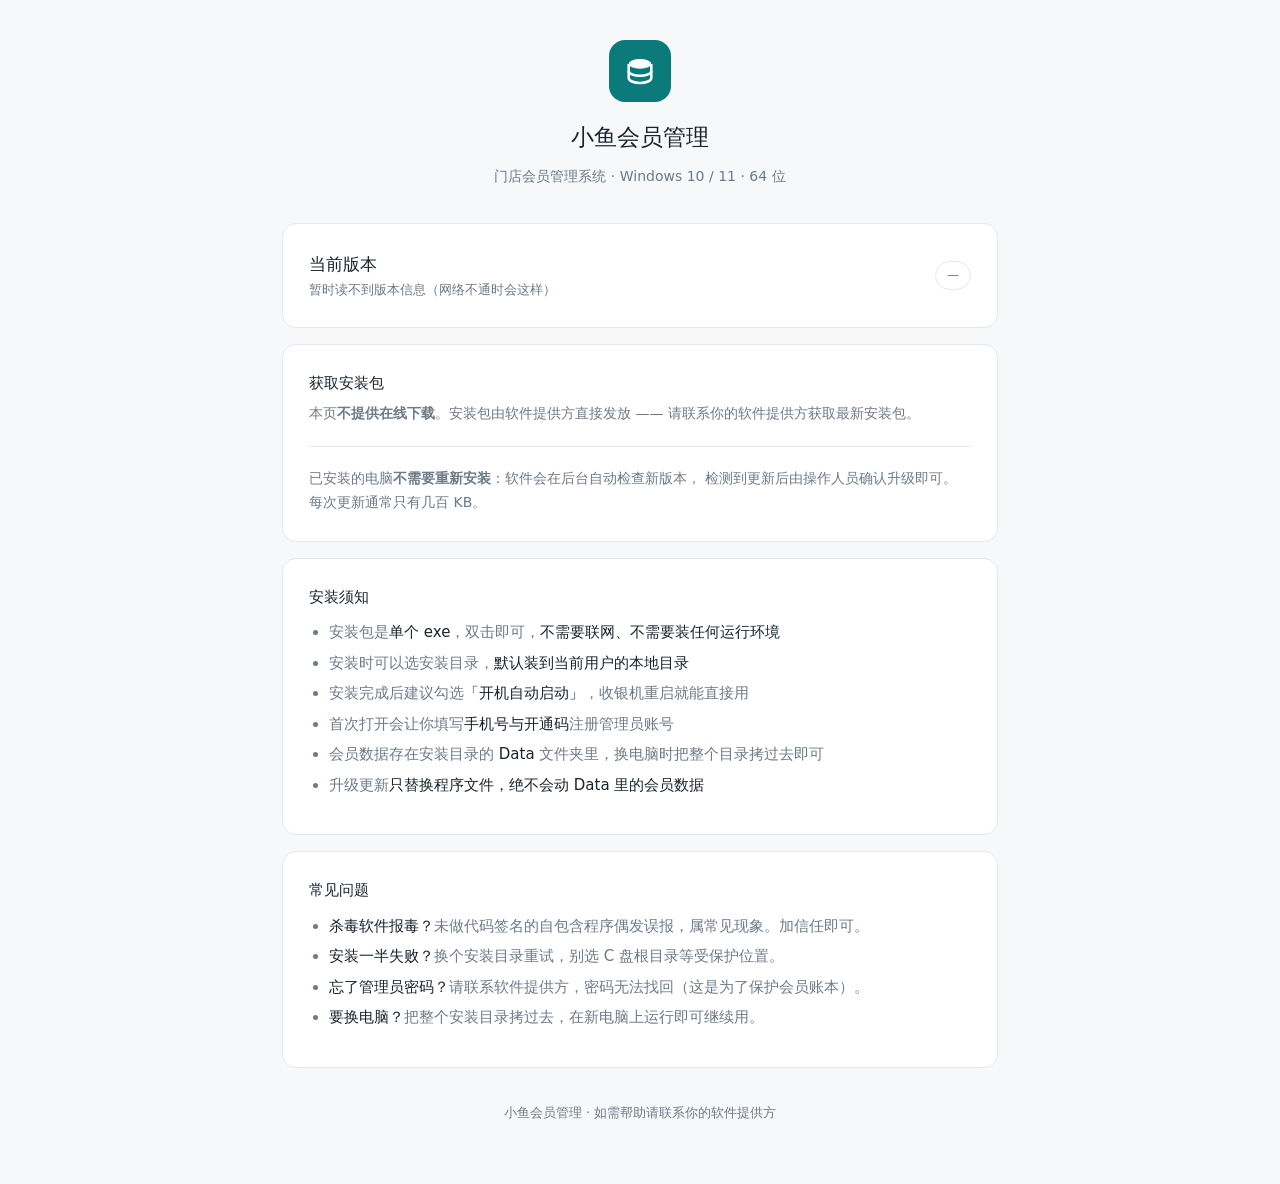
==== commit d289f3f2: "小鱼会员管理云端服务上线" ====
--- a/index.html
+++ b/index.html
@@ -3,7 +3,7 @@
 <head>
 <meta charset="utf-8">
 <meta name="viewport" content="width=device-width,initial-scale=1">
-<title>小鱼会员管理 · 门店下载</title>
+<title>小鱼会员管理</title>
 <style>
 :root{
   --bg:#f6f8fa;--card:#fff;--line:#e4e9ef;--text:#18232c;--sub:#6d7a87;
@@ -27,11 +27,6 @@
 .row{display:flex;justify-content:space-between;align-items:center;gap:14px;flex-wrap:wrap}
 .tag{font-size:12px;color:var(--sub);border:1px solid var(--line);padding:3px 11px;border-radius:99px}
 .tag.new{color:var(--warn);border-color:currentColor}
-.btn{display:inline-block;background:var(--accent);color:#fff;text-decoration:none;
-  padding:12px 30px;border-radius:10px;font-size:15px;cursor:pointer;border:0;font-family:inherit}
-.btn:hover{background:var(--accent2)}
-.btn.big{padding:15px 42px;font-size:16px}
-.btn.ghost{background:none;color:var(--sub);border:1px solid var(--line)}
 ul{padding-left:20px;margin:10px 0}
 li{margin:5px 0;color:var(--sub)}
 li b{color:var(--text);font-weight:500}
@@ -39,6 +34,7 @@
   border:1px solid var(--line);border-radius:9px;padding:13px;margin-top:10px}
 footer{text-align:center;color:var(--sub);font-size:13px;margin-top:34px}
 hr{border:0;border-top:1px solid var(--line);margin:20px 0}
+.hide{display:none}
 </style>
 </head>
 <body>
@@ -55,25 +51,39 @@
     <p class="sub">门店会员管理系统 · Windows 10 / 11 · 64 位</p>
   </header>
 
-  <div class="card" id="dlCard">
+  <!-- 当前版本：只读，从 /api/manifest 拉 -->
+  <div class="card">
     <div class="row">
       <div>
-        <div style="font-size:17px;font-weight:500">下载安装包</div>
-        <div class="sub" style="font-size:13px" id="verLine">正在读取版本…</div>
+        <div style="font-size:17px;font-weight:500">当前版本</div>
+        <div class="sub" style="font-size:13px" id="verLine">正在读取…</div>
       </div>
       <span class="tag" id="verTag">—</span>
     </div>
-
-    <hr>
-
-    <div id="dlArea">
-      <p class="sub" style="margin:0">安装包还没有上传，请联系软件提供方。</p>
-    </div>
-
     <div id="notesWrap" class="hide">
-      <div style="font-size:13px;color:var(--sub);margin-bottom:4px">本次更新说明</div>
+      <hr>
+      <div style="font-size:13px;color:var(--sub);margin-bottom:4px">更新说明</div>
       <div class="notes" id="notesText"></div>
     </div>
+    <div id="filesWrap" class="hide">
+      <hr>
+      <div style="font-size:13px;color:var(--sub);margin-bottom:4px">本次更新的内容</div>
+      <ul id="filesList"></ul>
+    </div>
+  </div>
+
+  <!-- 获取方式：本站不提供下载 -->
+  <div class="card">
+    <div style="font-size:15px;font-weight:500;margin-bottom:6px">获取安装包</div>
+    <p class="sub" style="margin:0">
+      本页<b>不提供在线下载</b>。安装包由软件提供方直接发放 ——
+      请联系你的软件提供方获取最新安装包。
+    </p>
+    <hr>
+    <p class="sub" style="margin:0">
+      已安装的电脑<b>不需要重新安装</b>：软件会在后台自动检查新版本，
+      检测到更新后由操作人员确认升级即可。每次更新通常只有几百 KB。
+    </p>
   </div>
 
   <div class="card">
@@ -84,6 +94,7 @@
       <li>安装完成后建议勾选<b>「开机自动启动」</b>，收银机重启就能直接用</li>
       <li>首次打开会让你填写<b>手机号与开通码</b>注册管理员账号</li>
       <li>会员数据存在安装目录的 <b>Data</b> 文件夹里，换电脑时把整个目录拷过去即可</li>
+      <li>升级更新<b>只替换程序文件，绝不会动 Data 里的会员数据</b></li>
     </ul>
   </div>
 
@@ -97,50 +108,55 @@
     </ul>
   </div>
 
-  <footer>
-    小鱼会员管理 · 如需帮助请联系你的软件提供方
-  </footer>
+  <footer>小鱼会员管理 · 如需帮助请联系你的软件提供方</footer>
 </div>
 
 <script>
+// 取元素的简写。⚠️ 上一版把 $ 用在了 10 个地方却忘了定义它，
+// 结果整段脚本一执行就 ReferenceError，页面永远停在 HTML 里写死的占位文字上。
+const $ = id => document.getElementById(id);
+
 async function load() {
   try {
     const r = await fetch("/api/manifest");
     const d = await r.json();
 
-    if (!d.version) {
+    if (!d || !d.version) {
       $("verLine").textContent = "尚未发布版本";
-      $("verTag").textContent = "—";
       return;
     }
 
-    $("verLine").textContent = "版本 " + d.version;
+    let line = "版本 " + d.version;
+    if (d.releasedAt) {
+      const t = new Date(d.releasedAt);
+      if (!isNaN(t)) {
+        line += " · 发布于 " + t.getFullYear() + "-" +
+          String(t.getMonth() + 1).padStart(2, "0") + "-" +
+          String(t.getDate()).padStart(2, "0");
+      }
+    }
+    $("verLine").textContent = line;
     $("verTag").textContent = d.mandatory ? "必须更新" : "可更新";
     if (d.mandatory) $("verTag").className = "tag new";
-
-    const rel = new Date(d.releasedAt);
-    $("verLine").textContent += " · 发布于 " + (rel.getFullYear() + "-" +
-      String(rel.getMonth() + 1).padStart(2, "0") + "-" + String(rel.getDate()).padStart(2, "0"));
 
     if (d.notes) {
       $("notesWrap").classList.remove("hide");
       $("notesText").textContent = d.notes;
     }
 
-    const ins = d.installer;
-    const area = $("dlArea");
-    if (ins && ins.url) {
-      area.innerHTML =
-        `<a class="btn big" href="${ins.url}" download>下载安装包</a>
-         <div style="margin-top:12px;font-size:13px;color:var(--sub)">
-           ${ins.name} · ${(ins.size / 1048576).toFixed(0)} MB ·
-           校验 ${(ins.sha256 || "").slice(0, 12)}
-         </div>`;
-    } else {
-      area.innerHTML = `<p class="sub" style="margin:0">安装包正在上传中，请稍后再来，或联系软件提供方获取。</p>`;
+    // 只列文件名和大小，不给下载入口
+    const files = Array.isArray(d.files) ? d.files : [];
+    if (files.length) {
+      $("filesWrap").classList.remove("hide");
+      $("filesList").innerHTML = files.map(f =>
+        "<li><b>" + String(f.name).replace(/[<>&]/g, "") + "</b>" +
+        (f.size ? " · " + (f.size / 1048576).toFixed(2) + " MB" : "") + "</li>"
+      ).join("");
     }
   } catch (e) {
-    $("verLine").textContent = "读取版本失败：" + e.message;
+    // catch 里也不能再依赖可能出错的东西，直接写死文案
+    const el = document.getElementById("verLine");
+    if (el) el.textContent = "暂时读不到版本信息（网络不通时会这样）";
   }
 }
 load();
